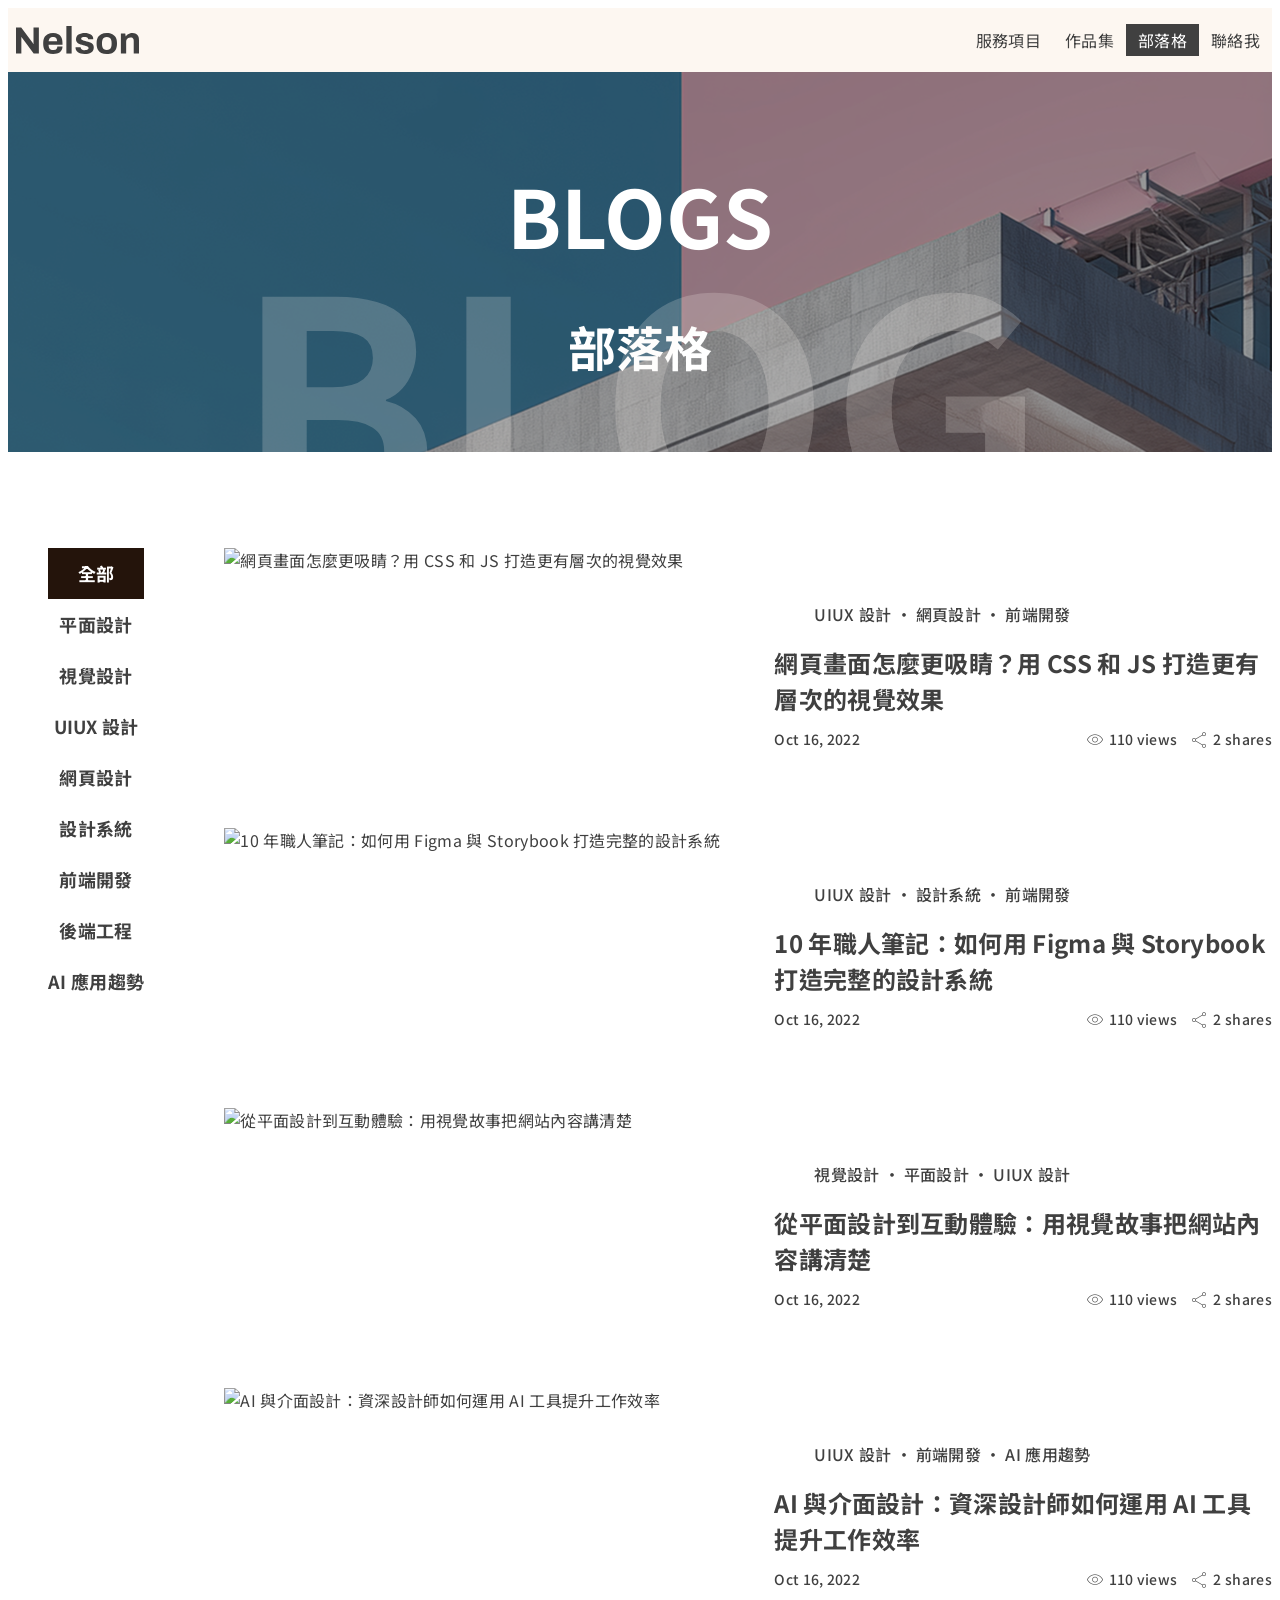
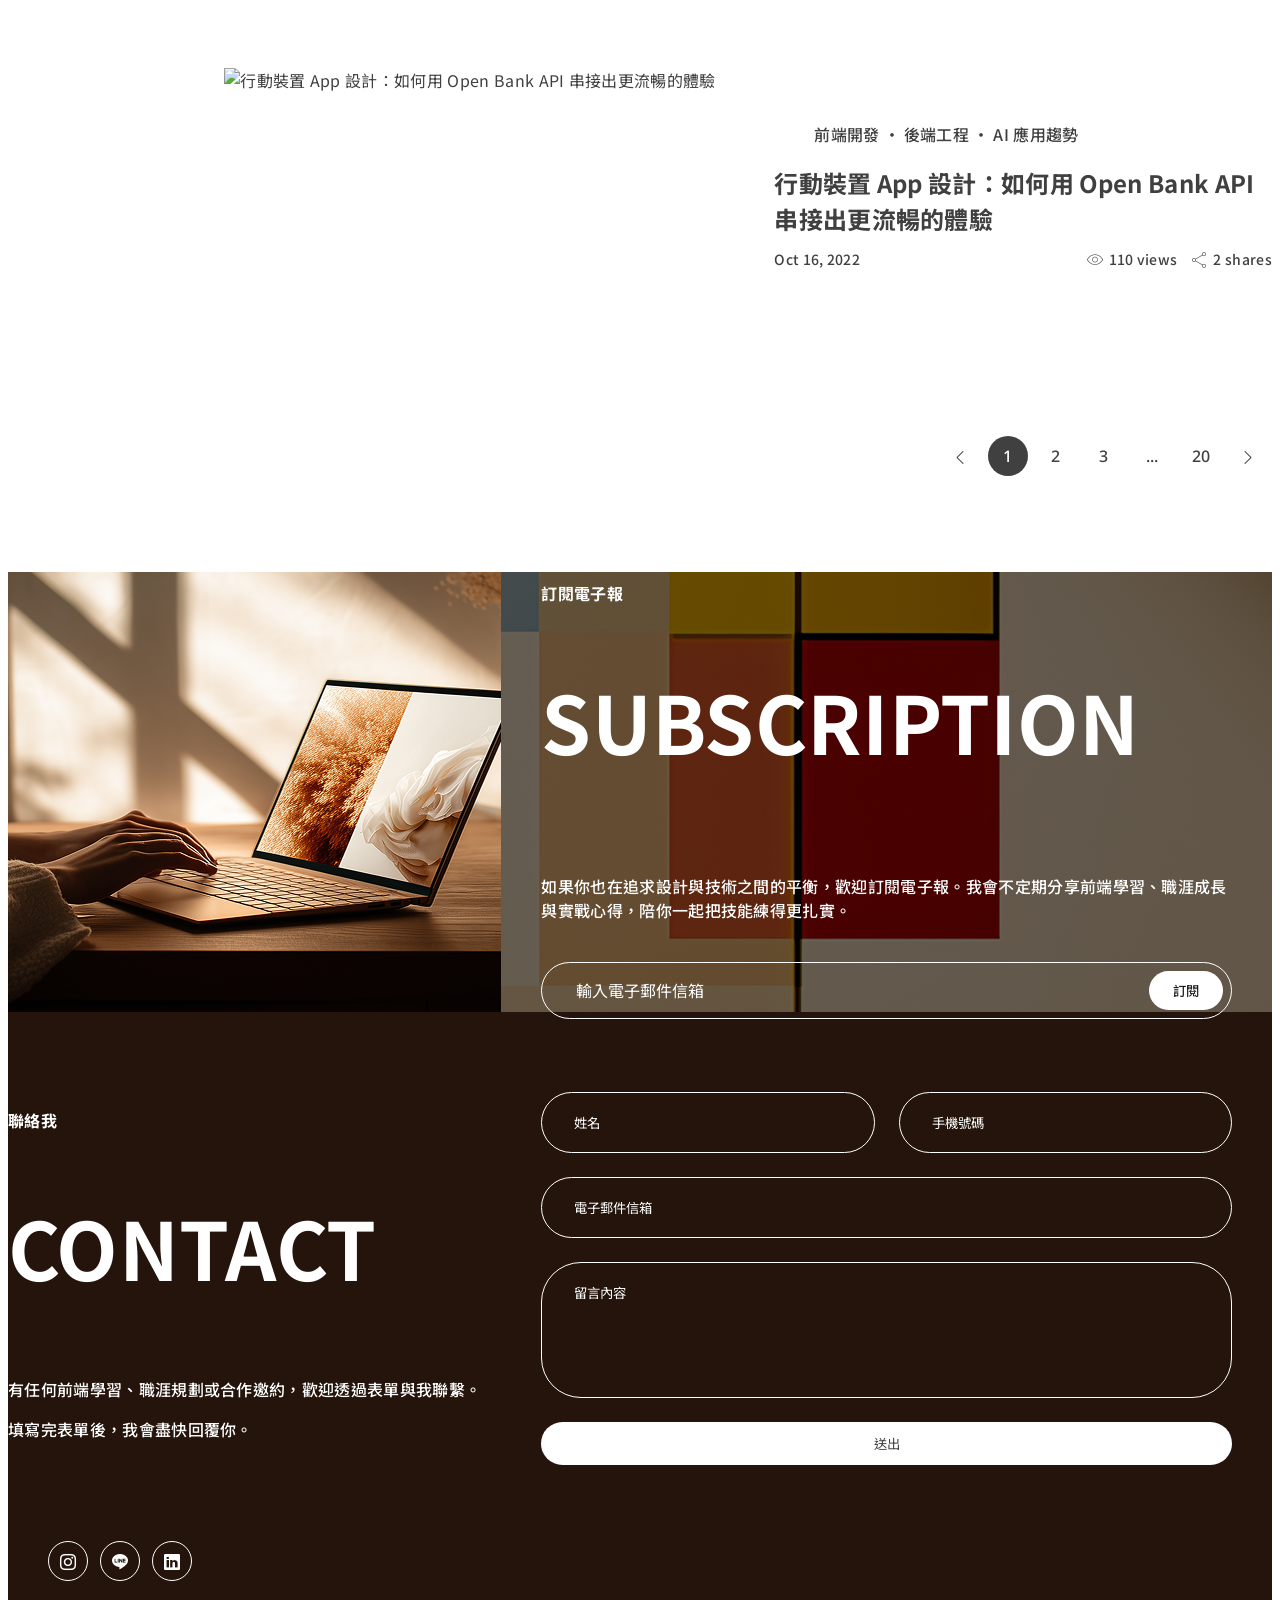
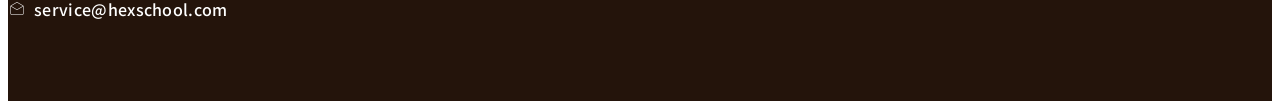
==== index.html @ 33e45586 "Rename blog.html to index.html" ====
<!DOCTYPE html>
<html lang="zh-Hant-TW">

<head>
  <meta charset="UTF-8">
  <meta name="viewport" content="width=device-width, initial-scale=1.0">
  <title>部落格</title>
  <link rel="stylesheet" href="https://cdn.jsdelivr.net/npm/reset-css@5.0.2/reset.min.css">
  <link rel="stylesheet" href="./css/style.css">
</head>

<body>
  <!--header -->
  <div class="header">
    <div class="container">
      <div class="brand">
        <a href="index.html"><img src="./img/device-pc.svg" alt="Nelson logo" class="logo"></a>
      </div>
      <input type="checkbox" id="menu-toggle" class="menu-toggle">
      <label for="menu-toggle" class="menu-toggle-btn" aria-label="Toggle menu">
        <span class="material-symbols-outlined">menu</span>
      </label>
      <nav class="menu-nav" aria-label="Main navigation">
        <ul class="menu">
          <li><a href="service.html">服務項目</a></li>
          <li><a href="project.html">作品集</a></li>
          <li><a href="#"class="active">部落格</a></li>
          <li><a href="#contactform">聯絡我</a></li>
        </ul>
      </nav>
    </div>
  </div>

  <!--   banner -->
  <div class="banner">
    <div class="slogan">
      <h2>BLOGS</h2>
      <p>部落格</p>
      <div class="bg">BLOG</div>
    </div>
  </div>

  <!-- container 左邊 -->
  <section class="container blog">
    <aside class="sidebar">
      <nav>
        <ul>
          <li><a href="#" class="active nav-item">全部</a></li>
          <li><a href="#" class="nav-item">平面設計</a></li>
          <li><a href="#" class="nav-item">視覺設計</a></li>
          <li><a href="#" class="nav-item">UIUX 設計</a></li>
          <li><a href="#" class="nav-item">網頁設計</a></li>
          <li><a href="#" class="nav-item">設計系統</a></li>
          <li><a href="#" class="nav-item">前端開發</a></li>
          <li><a href="#" class="nav-item">後端工程</a></li>
          <li><a href="#" class="nav-item">AI 應用趨勢</a></li>
        </ul>
      </nav>
    </aside>

    <main class="post">
      <ul class="blog-card-wrapper">
        <!-- article 1 -->
        <li>
          <article>
            <a href="#">
              <img
                src="https://github.com/hexschool/2022-web-layout-training/blob/main/2026-web-camp/blog_1.png?raw=true"
                alt="網頁畫面怎麼更吸睛？用 CSS 和 JS 打造更有層次的視覺效果" />
              <div>
                <ul class="blog-tags">
                  <li>UIUX 設計</li>
                  <li>網頁設計</li>
                  <li>前端開發</li>
                </ul>
                <h2>網頁畫面怎麼更吸睛？用 CSS 和 JS 打造更有層次的視覺效果</h2>
                <footer class="meta">
                  <time datetime="2022-10-16">Oct 16, 2022</time>
                  <div class="tail">
                    <span><span class="material-symbols-outlined">visibility</span>110 views</span>
                    <span><span class="material-symbols-outlined">share</span>2 shares</span>
                  </div>
                </footer>
              </div>
            </a>
          </article>
        </li>

        <!-- article 2 -->
        <li>
          <article>
            <a href="#">
              <img
                src="https://github.com/hexschool/2022-web-layout-training/blob/main/2026-web-camp/blog_2.png?raw=true"
                alt="10 年職人筆記：如何用 Figma 與 Storybook 打造完整的設計系統" />
              <div>
                <ul class="blog-tags">
                  <li>UIUX 設計</li>
                  <li>設計系統</li>
                  <li>前端開發</li>
                </ul>
                <h2>10 年職人筆記：如何用 Figma 與 Storybook 打造完整的設計系統</h2>
                <footer class="meta">
                  <time datetime="2022-10-16">Oct 16, 2022</time>
                  <div class="tail">
                    <span><span class="material-symbols-outlined">visibility</span>110 views</span>
                    <span><span class="material-symbols-outlined">share</span>2 shares</span>
                  </div>
                </footer>
              </div>
            </a>
          </article>
        </li>

        <!-- article 3 -->        
        <li>
          <article>
            <a href="#">
              <img
                src="https://github.com/hexschool/2022-web-layout-training/blob/main/2026-web-camp/blog_3.png?raw=true"
                alt="從平面設計到互動體驗：用視覺故事把網站內容講清楚" />
              <div>
                <ul class="blog-tags">
                  <li>視覺設計</li>
                  <li>平面設計</li>
                  <li>UIUX 設計</li>
                </ul>
                <h2>從平面設計到互動體驗：用視覺故事把網站內容講清楚</h2>
                <footer class="meta">
                  <time datetime="2022-10-16">Oct 16, 2022</time>
                  <div class="tail">
                    <span><span class="material-symbols-outlined">visibility</span>110 views</span>
                    <span><span class="material-symbols-outlined">share</span>2 shares</span>
                  </div>
                </footer>
              </div>
            </a>
          </article>
        </li>

        <!-- article 4 -->
        <li>
          <article>
            <a href="#">
              <img
                src="https://github.com/hexschool/2022-web-layout-training/blob/main/2026-web-camp/blog_4.png?raw=true"
                alt="AI 與介面設計：資深設計師如何運用 AI 工具提升工作效率" />
              <div>
                <ul class="blog-tags">
                  <li>UIUX 設計</li>
                  <li>前端開發</li>
                  <li>AI 應用趨勢</li>
                </ul>
                <h2>AI 與介面設計：資深設計師如何運用 AI 工具提升工作效率</h2>
                <footer class="meta">
                  <time datetime="2022-10-16">Oct 16, 2022</time>
                  <div class="tail">
                    <span><span class="material-symbols-outlined">visibility</span>110 views</span>
                    <span><span class="material-symbols-outlined">share</span>2 shares</span>
                  </div>
                </footer>
              </div>
            </a>
          </article>
        </li>
        
        <!-- article 5 -->
        <li>
          <article>
            <a href="#">
              <img
                src="https://github.com/hexschool/2022-web-layout-training/blob/main/2026-web-camp/blog_5.png?raw=true"
                alt="行動裝置 App 設計：如何用 Open Bank API 串接出更流暢的體驗" />
              <div>
                <ul class="blog-tags">
                  <li>前端開發</li>
                  <li>後端工程</li>
                  <li>AI 應用趨勢</li>
                </ul>
                <h2>行動裝置 App 設計：如何用 Open Bank API 串接出更流暢的體驗</h2>
                <footer class="meta">
                  <time datetime="2022-10-16">Oct 16, 2022</time>
                  <div class="tail">
                    <span><span class="material-symbols-outlined">visibility</span>110 views</span>
                    <span><span class="material-symbols-outlined">share</span>2 shares</span>
                  </div>
                </footer>
              </div>
            </a>
          </article>
        </li>
      </ul>
      <ul class="pagination">
        <li><a href="#"><i class="bi bi-chevron-left"></i></a></li>
        <li><a href="#" class="active">1</a></li>
        <li><a href="#">2</a></li>
        <li><a href="#">3</a></li>
        <li><a href="#">...</a></li>
        <li><a href="#">20</a></li>
        <li><a href="#"><i class="bi bi-chevron-right"></i></a></li>
      </ul>
    </main>
  </section>

  <!-- 中間subscription -->
  <section class="subscription">
    <div class="container">
      <div class="subscription-left">
        <div class="sub-img">
          <img src="./img/subscription.png" alt="">
        </div>
      </div>
      <div class="sub-form">
        <div class="sub-info">
          <div class="sub-title">
            <p>訂閱電子報</p>
            <h2>SUBSCRIPTION</h2>
          </div>
          <div class="sub-desc">
            <p>如果你也在追求設計與技術之間的平衡，歡迎訂閱電子報。我會不定期分享前端學習、職涯成長與實戰心得，陪你一起把技能練得更扎實。</p>
          </div>
        </div>
        <div class="sub-group">
          <input class="sub-input" type="email" placeholder="輸入電子郵件信箱" />
          <button class="sub-submit" type="submit">訂閱</button>
        </div>
      </div>
    </div>
  </section>

  <!-- 聯繫 -->
  <section class="contact-bg" id="contactform">
    <div class="container">
      <div class="contact">
        <div class="contact-info">
          <div class="contact-title">
            <p>聯絡我</p>
            <h2>CONTACT</h2>
          </div>
          <div class="contact-desc">
            <p>有任何前端學習、職涯規劃或合作邀約，歡迎透過表單與我聯繫。</p>
            <p>填寫完表單後，我會盡快回覆你。</p>
          </div>
          <div class="contact-social">
            <ul>
              <li><a href="#" target="_blank"><i class="bi bi-instagram"></i></a></li>
              <li><a href="#" target="_blank"><i class="bi bi-line"></i></a></li>
              <li><a href="#" target="_blank"><i class="bi bi-linkedin"></i></a></li>
            </ul>
            <a href="mailto:service@hexschool.com" class="contact-email"><span
                class="material-symbols-outlined icon">drafts</span>service@hexschool.com</a>
          </div>
        </div>

        <form class="contact-form">
          <div class="form-row">
            <input class="form-input" type="text" placeholder="姓名" />
            <input class="form-input" type="tel" placeholder="手機號碼" />
          </div>
          <input class="form-input" type="email" placeholder="電子郵件信箱" />
          <textarea class="form-textarea" placeholder="留言內容"></textarea>
          <button class="form-submit">送出</button>
        </form>
      </div>
    </div>
  </section>
</body>
</html>
---- css/style.css ----
@import url("https://fonts.googleapis.com/css2?family=Noto+Sans+TC:wght@100..900&display=swap");
@import url('https://fonts.googleapis.com/css2?family=Noto+Sans:ital,wght@0,100..900;1,100..900&display=swap');
@import url("https://fonts.googleapis.com/css2?family=Material+Symbols+Outlined:opsz,wght,FILL,GRAD@24,200,0,0");
@import url("https://cdn.jsdelivr.net/npm/bootstrap-icons@1.13.1/font/bootstrap-icons.min.css");


 /* 顏色規範 */ 

:root {
  --primary-50: #FDF7F1;
  --primary-100: #FDE6CF;
  --primary-500: #F5B87B;
  --primary-900: #24140B;

  --neutral-0: #ffffff;
  --neutral-500: #737373;
  --neutral-700: #404040;
  --neutral-900: #1E1E1E;

  --dark-40a: rgba(0, 0, 0, 0.4);
  --dark-60a: rgba(0, 0, 0, 0.6);
}

/* RWD */

@mixin lg {
  @media (max-width: 1024px) {
    @content;
  }
}

@mixin md {
  @media (max-width: 768px) {
    @content;
  }
}

@mixin sm {
  @media (max-width: 576px) {
    @content;
  }
}

/* 
   Reset and Base Styles
*/
html {
  scroll-behavior: smooth;
}

/* borderbox for all */
*,
*::before,
*::after {
  box-sizing: border-box;
  font-family: "Noto Sans TC", sans-serif;
  text-decoration: none;
  -webkit-font-smoothing: antialiased;
  -moz-osx-font-smoothing: grayscale;
}

body {
   color: var(--neutral-700);
  line-height: 1.5;
}

img,
svg {
  max-width: 100%;
}

/* 圖片鑲嵌 */
img{
  vertical-align: middle;
  max-width: 100%;
  height: auto;
  border: 0;
 }

ul,
li {
  list-style: none;
}

a {
  display: inline-block;
  text-decoration: none;
  color: inherit;
}

a:focus,
a:hover {
  text-decoration: none;
}

.clear {
  clear: both;
}

/* icon圖型設定 */
.material-symbols-outlined {
  font-family: "Material Symbols Outlined";
  font-weight: 200;
  font-style: normal;
  font-size: 20px;
  line-height: 1;
  letter-spacing: normal;
  text-transform: none;
  display: inline-block;
  white-space: nowrap;
  word-wrap: normal;
  direction: ltr;
  -webkit-font-smoothing: antialiased;
  font-variation-settings: "FILL" 0, "wght" 100, "GRAD" 0, "opsz" 24;
}

/* 導覽列 */
.header {
  display: flex;
  align-items: center;
  justify-content: space-between;
  background-color: var(--primary-50);
  padding: 0;
  position: sticky;
  top: 0;
  z-index: 10;
}

.header .container {
  display: flex;
  align-items: center;
  justify-content: space-between;
  flex-direction: row;
}

.header a {
  display: block;
}

.brand {
  display: flex;
  align-items: center;
}

.logo {
  padding: 12px 0;
  width: 140px;
     @media (max-width: 576px) {
     padding: 14px 12px;
       width: 112px;
  }
}

.menu-toggle {
  display: none;
}

.menu-toggle-btn {
  display: none;
  align-items: center;
  justify-content: center;
  padding: 12px;
  margin-left: auto;
  cursor: pointer;
}

.menu-nav {
  display: block;
}

.menu {
  display: flex;
  align-items: center;
}

.menu li {
  width: auto;
  text-align: center;
  gap: 24px;
}

.menu li a {
  display: block;
  color: var(--neutral-700);
  text-decoration: none;
  padding: 4px 12px 4px 12px;
  white-space: nowrap;
}

.menu li a:hover {
  color: var(--neutral-0);
  background:var(--neutral-700);
}

.menu li .active {
   color: var(--neutral-0);
  background:var(--neutral-700);
}

/* banner pic */
.banner {
  background-image: url(../img/blog_banner.png);
  background-size: cover;
  background-position: center;
  background-repeat: no-repeat;
  height: 380px;
  width: 100%;
  margin-bottom: 80px;
  display: flex;
  justify-content: center;
  align-items: center;
  
   @media (max-width: 576px) {
      background-image: url(../img/mobile/blog_banner.png);
      height:380px;
      margin-bottom: 40px;
    }
}

.slogan {
  background: var(--dark-40a);
  color: #ffffff;
  width: 100%;
  height: 100%;
  display: flex;
  flex-direction: column;
  align-items: center;
  justify-content: center;
  font-family: "Noto Sans", sans-serif;
  font-weight: 700;
  position: relative;
  overflow: hidden;
  line-height: 1.2;
}

.slogan h2 {
  font-size: 80px;
  margin-bottom: 8px;

    @media (max-width: 576px) {
    font-size: 40px;
  }
}

.slogan p {
  font-size: 48px;

  @media (max-width: 576px) {
    font-size: 40px;
  }
}

.slogan .bg {
  color: var(--primary-50);
  font-size: 300px;
  line-height: 1.2;
  position: absolute;
  bottom: -116px;
  opacity: 0.2;
  
  @media (max-width: 576px) {
    font-size: 160px;
    bottom: -50px;
  }
}

/* blog內部的位置設定 */

.container {
  display: flex;
  max-width: 1296px;
  margin: 0 auto;
  padding: 0;
  letter-spacing: 0.02rem;
  width: 100%;
  justify-content: space-between;
    @media (max-width: 768px) {
     max-width: 100%;
  }
}

.sidebar {
  nav {
    .nav-item {
      color: var(--neutral-700);
      display: block;
      font-size: 18px;
      font-weight: 700;
      text-align: center;
      white-space: nowrap;
      padding: 12px 0;
      transition: all 0.3s ease;

      &:hover {
        background-color: #24140b;
        color: #ffffff;
      }
    }

    .active {
      background-color: #24140b;
      color: #ffffff;
    }
  }
}

.blog {
  margin-bottom: 80px;
  gap: 40px;
}

.post {
  flex: 1;
  min-width: 0;
  display: flex;
  flex-direction: column;
  align-items: flex-end;
  gap: 80px;

  .blog-card-wrapper {
    display: flex;
    flex-direction: column;
    gap: 24px;

    a {
       color: var(--neutral-700);
      display: flex;
      align-items: center;
      gap: 24px;

      img {
        display: block;
        width: 100%;
        max-width: 526px;
        height: 256px;
        object-fit: cover;
      }

      .blog-tags {
        display: flex;
        flex-wrap: wrap;
        align-items: center;
        font-weight: 500;
        margin-bottom: 12px;

        li:not(:last-child)::after {
          content: "·";
          margin: 0 4px;
        }
      }

      h2 {
        font-size: 24px;
        font-weight: 700;
        margin-bottom: 12px;
      }

      .meta {
        display: flex;
        flex-wrap: wrap;
        justify-content: space-between;
        align-items: center;
        font-size: 14px;
        font-weight: 500;

        .tail {
          display: flex;
          gap: 12px;

          span {
            display: flex;
            align-items: center;
            gap: 4px;
          }
        }
      }
    }
  }
}

@media (max-width: 768px) {
  .post {
    align-items: center;
  }
}

.pagination {
  display: flex;
  justify-content: center;
  list-style: none; 
  padding: 0px;
  @media (max-width: 768px) {
    flex-wrap: wrap;
  }
}

.pagination li a {
  display: block; 
  padding: 8px 12px;
  text-decoration: none;
  font-weight: 500;
  font-family: "Noto Sans", sans-serif;
  color:  var(--neutral-700);
  margin: 0 4px;
  width: 40px;
  height: 40px;
  aspect-ratio: 1 / 1;
  border-radius: 50%;
  text-align: center;
  &:hover {
    border: 1px solid  var(--neutral-700);
  }
}

.pagination li a.active {
  color:  var(--neutral-0);
  background: var(--neutral-700);
}


@media (max-width: 1024px) {
  .container {
    gap: 24px;
  }

  .blog {
    .blog-card-wrapper {
      a {
        flex-direction: column;
        gap: 8px;

        img {
          max-width: none;
          height: 200px;
        }

        .blog-tags {
          font-size: 14px;
          margin-bottom: 8px;

          li:not(:last-child)::after {
            margin: 0 2px;
          }
        }

        h2 {
          font-size: 20px;
          margin-bottom: 8px;
        }

        .meta {
          font-size: 13px;

          div {
            gap: 8px;
          }
        }
      }
    }
  }
}

@media (max-width: 768px) {
  .container {
    flex-direction: column;
    padding: 0px 12px;
  }

  .header {
    position: sticky;
  }

  .sidebar {
    width: 100%;

    ul {
      display: flex;
      overflow-x: auto;
      scrollbar-width: none;
      -ms-overflow-style: none;
      -webkit-overflow-scrolling: touch;
      touch-action: pan-x;

      .nav-item {
        font-size: 16px;
        padding: 8px 12px;
      }
    }

    ul::-webkit-scrollbar {
      display: none;
    }
  }

  .header .container {
    position: relative;
    flex-direction: row;
    align-items: center;
    padding: 0 12px;
  }

  .menu-toggle-btn {
    display: flex;
    order: 3;
  }

  .menu-nav {
    position: absolute;
    top: 100%;
    left: 0;
    right: 0;
    z-index: 20;
    background: var(--primary-50);
    max-height: 0;
    overflow: hidden;
    opacity: 0;
    pointer-events: none;
    transition: max-height 0.3s ease, opacity 0.2s ease;
  }

  .menu-toggle:checked ~ .menu-nav {
    max-height: 320px;
    opacity: 1;
    pointer-events: auto;
  }

  .menu {
    flex-direction: column;
    align-items: stretch;
  }

  .menu li {
    width: 100%;
  }

  .menu li a {
    padding: 16px 12px;
    text-align: center;
  }
}

/* 訂閱電子報設定 */
.subscription {
  background:
    linear-gradient(var(--dark-60a), var(--dark-60a)),
    url(../img/subscription_bg.png) center / cover no-repeat;
  height: 440px;
  width: 100%;
  display: flex;
  justify-content: center;
  align-items: stretch;
    @media (max-width: 768px) {
     height: auto;
  }
    @media (max-width: 576px) {
      height: 629px;
  }
}

.subscription > .container {
  height: 100%;
  align-items: stretch;
  @media (max-width: 576px) {
    flex-direction: column;
  }

}

.subscription-left {
  flex: 5;
  height: 100%;
  overflow: hidden;
  @media (max-width: 576px) {
    padding: 0;
    flex: 1;
  }
}

.sub-img {
  width: 100%;
  height: 100%;
}

.sub-img img {
  width: 100%;
  height: 100%;
  object-fit: cover;
  display: block;
}

.sub-form {
  display: flex;
  flex-direction: column;
  justify-content: center;
  align-items: stretch;
  gap: 24px;
  padding: 0 40px;
  flex: 7;
   @media (max-width: 768px) {
    padding: 0 0 40px 0;
    flex: 1;
  }
}

.sub-info {
  display: flex;
  flex-direction: column;
  gap: 24px;
  width: 100%;
  @media (max-width: 576px) {
       gap: 12px;
  }
}

.sub-title {
  color: var(--neutral-0);
  font-family: "Noto Sans", sans-serif;
  font-weight: 700;
}

.sub-title h2 {
  font-size: 80px;
  line-height: 1.2;
  @media (max-width: 768px) {
    font-size: 60px;
  }
  @media (max-width: 576px) {
    font-size: 40px;
  }
}

.sub-desc {
  color: var(--neutral-0);
  font-family: "Noto Sans", sans-serif;
  font-weight: 500;  
  @media (max-width: 576px) {
    font-size: 14px;
  }

}

.sub-group {
  display: flex;
  align-items: center;
  border: 1px solid var(--neutral-0);
  border-radius: 999px;          
  padding: 8px 8px 8px 32px;
  background: transparent;
  width: 100%;
    @media (max-width: 576px) {
      padding: 8px 8px 8px 20px;
  }
}

.sub-input {
  flex: 1;
  border: none;
  outline: none;
  background: transparent;
  color: var(--neutral-0);
  font-size: 16px;
  width: 100%;
  @media (max-width: 576px) {
      font-size: 14px;
      overflow-wrap: anywhere;
  }
}

.sub-input::placeholder {
  color: var(--neutral-0);
  opacity: 1;
}

.sub-submit {
  border: none;
  border-radius: 999px;
  padding: 10px 24px;
  background: var(--neutral-0);
  color: var(--neutral-900);
  font-weight: 500;
  cursor: pointer;
  white-space: nowrap;
  @media (max-width: 576px) {
      font-size: 14px;
  }
}

.sub-submit:hover {
  opacity: 0.85;
}

/* contact */
.contact-bg {
  background-color:var(--primary-900);
}

.contact {
  display: flex;
  justify-content: space-between;
  padding: 80px 0;
  flex-wrap: wrap;
  width: 100%;
    @media (max-width: 576px) {
    flex-direction: column;
  }
}

.contact-info {
  display: flex;
  justify-content: flex-start;
  flex-direction: column;
  flex: 5;
  @media (max-width: 576px) {
    padding: 0;
  }
}

.contact-title {
  color: var(--neutral-0);
  font-family: "Noto Sans", sans-serif;
  font-weight: 700;
}

.contact-title h2 {
  font-size: 80px;
  line-height: 1.2;
  @media (max-width: 768px) {
    font-size: 60px;
  }
    @media (max-width: 576px) {
    font-size: 40px;
  }
}

.contact-desc {
  color: var(--neutral-0);
  font-family: "Noto Sans", sans-serif;
  font-weight: 500;  
}

.contact-social {
  color: var(--neutral-0);
  font-family: "Noto Sans", sans-serif;
  font-weight: 500;  
  padding-top: 68px;
  display: flex;
  flex-direction: column;
}

.contact-social ul{
  display: flex;
  gap: 12px;
  flex-wrap: wrap;
}

.contact-social ul li{
  width: 40px;
  height: 40px;
  padding: 0;
  display: flex;
  align-items: center;
  justify-content: center;
  border: 1px solid var(--neutral-0);
  aspect-ratio: 1 / 1;
  border-radius: 50%;
    &:hover {
      color: var(--primary-500);
      border: 1px solid var(--primary-500);
      cursor: pointer;
    }
}

.bi {
  font-size: 16px;
}

.contact-email {
  display: flex;
  align-items: center;
  max-width: 100%;
  min-width: 0;
  flex-wrap: wrap;
  overflow-wrap: anywhere;
  word-break: break-word;
   .icon {
    font-size: 18px;
    margin-right: 8px;
    flex-shrink: 0;
  }
    &:hover {
    color: var(--primary-500);
    cursor: pointer;
  }
}

.contact-form {
  display: flex;
  flex-direction: column;
  gap: 24px;
  padding: 0 40px;
  flex: 7;
  @media (max-width: 576px) {
    padding: 0;
  }
}

.form-row {
  display: flex;
  gap: 24px;
  @media (max-width: 576px) {
   flex-direction: column;
  }
}

.form-input {
  width: 100%;
  color: var(--neutral-0);
  background: transparent;
  border: 1px solid var(--neutral-0);
  border-radius: 40px;
  outline: none;
  padding: 20px 32px;
  @media (max-width: 576px) {
      padding: 16px 20px;
  }
}

.form-input::placeholder {
  color: var(--neutral-0);
}

.form-textarea {
  color: var(--neutral-0);
  background: transparent;
  width: 100%;
  height: 136px;
  border: 1px solid var(--neutral-0);
  border-radius: 40px;
  outline: none;
  resize: none;
  padding: 20px 32px;
    @media (max-width: 576px) {
      padding: 16px 20px;
  }
}

.form-textarea::placeholder {
  color: var(--neutral-0);
}

.form-submit {
  color: var(--neutral-700);
  background: var(--neutral-0);
  width: 100%; 
  border: none;
  border-radius: 40px;
  cursor: pointer;
  padding: 12px 0;
}

.form-submit:hover {
  background: #ddd0be;
}

@media (max-width: 768px) {
  .contact {
    flex-direction: column;
    padding: 40px 0;
  }

  .contact-info {
    display: contents;
    padding-bottom: 24px;
  }

  .contact-title {
    order: 1;
    margin-bottom: 12px;
  }

  .contact-desc {
    font-size: 14px;
    order: 2;
  }

  .contact-form {
    order: 3;
    width: 100%;
    padding: 0;
    margin-top: 24px;
    gap: 12px;
    border-radius: 32px;
  }

  .contact-social {
    order: 4;
    margin-top: 24px;
    padding: 0;
    width: 100%;
    gap: 12px;
  }
}

@media (max-width: 375px) {
  .sub-title h2 {
    font-size: 32px;
    line-height: 1.15;
    max-width: 100%;
    word-break: break-word;
    overflow-wrap: anywhere;
  }

  .sub-title,
  .sub-desc,
  .sub-group {
    width: 100%;
    @media (max-width: 331px) {
      display: flex;
      gap: 12px;
      flex-wrap: wrap;
    }
  }
  .contact-title h2 {
    font-size: 32px;
    line-height: 1.15;
    word-break: break-word;
    overflow-wrap: anywhere;
  }
}

@media (max-width: 768px) {
  .subscription-left,
  .sub-img,
  .sub-img img {
    width: 100%;
  }

  .subscription-left {
    width: calc(100% + 24px);
    margin-left: -12px;
    margin-right: -12px;
  }

  .sub-img img {
    display: block;
    height: auto;
  }
}
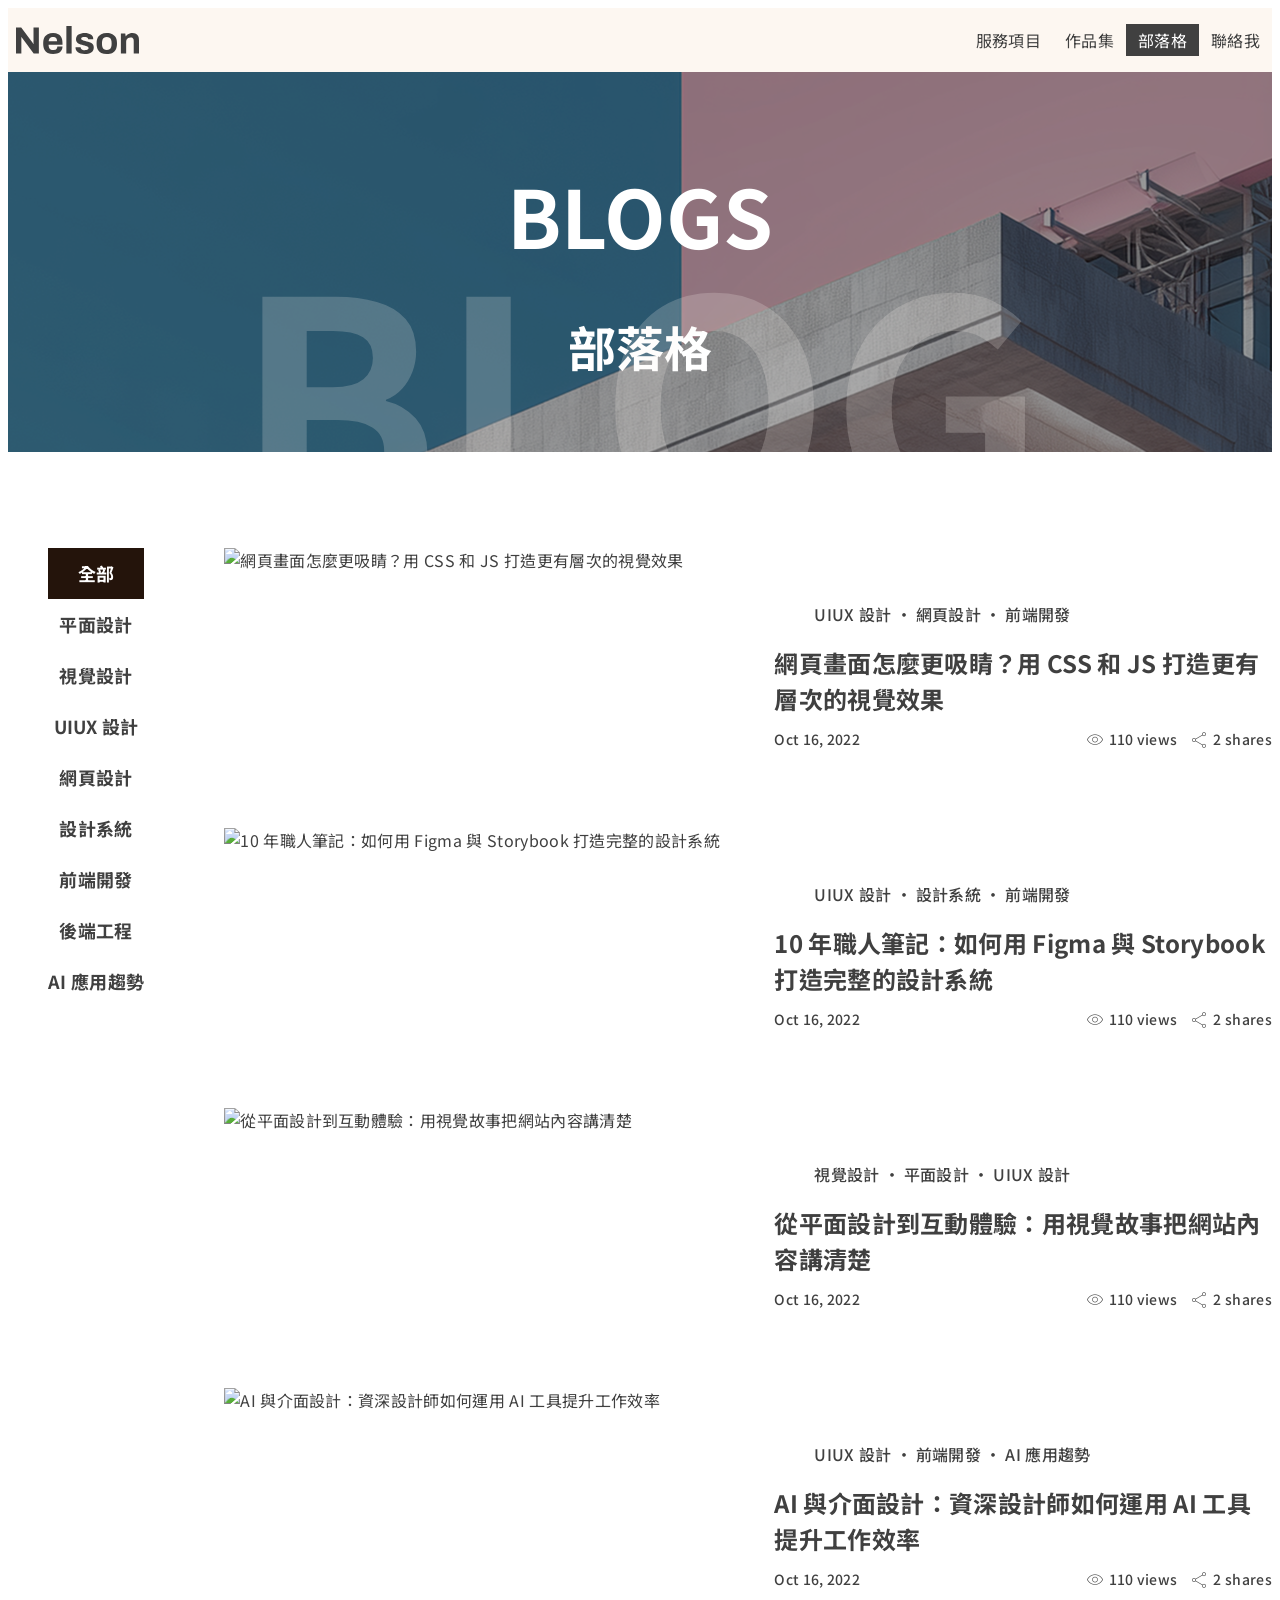
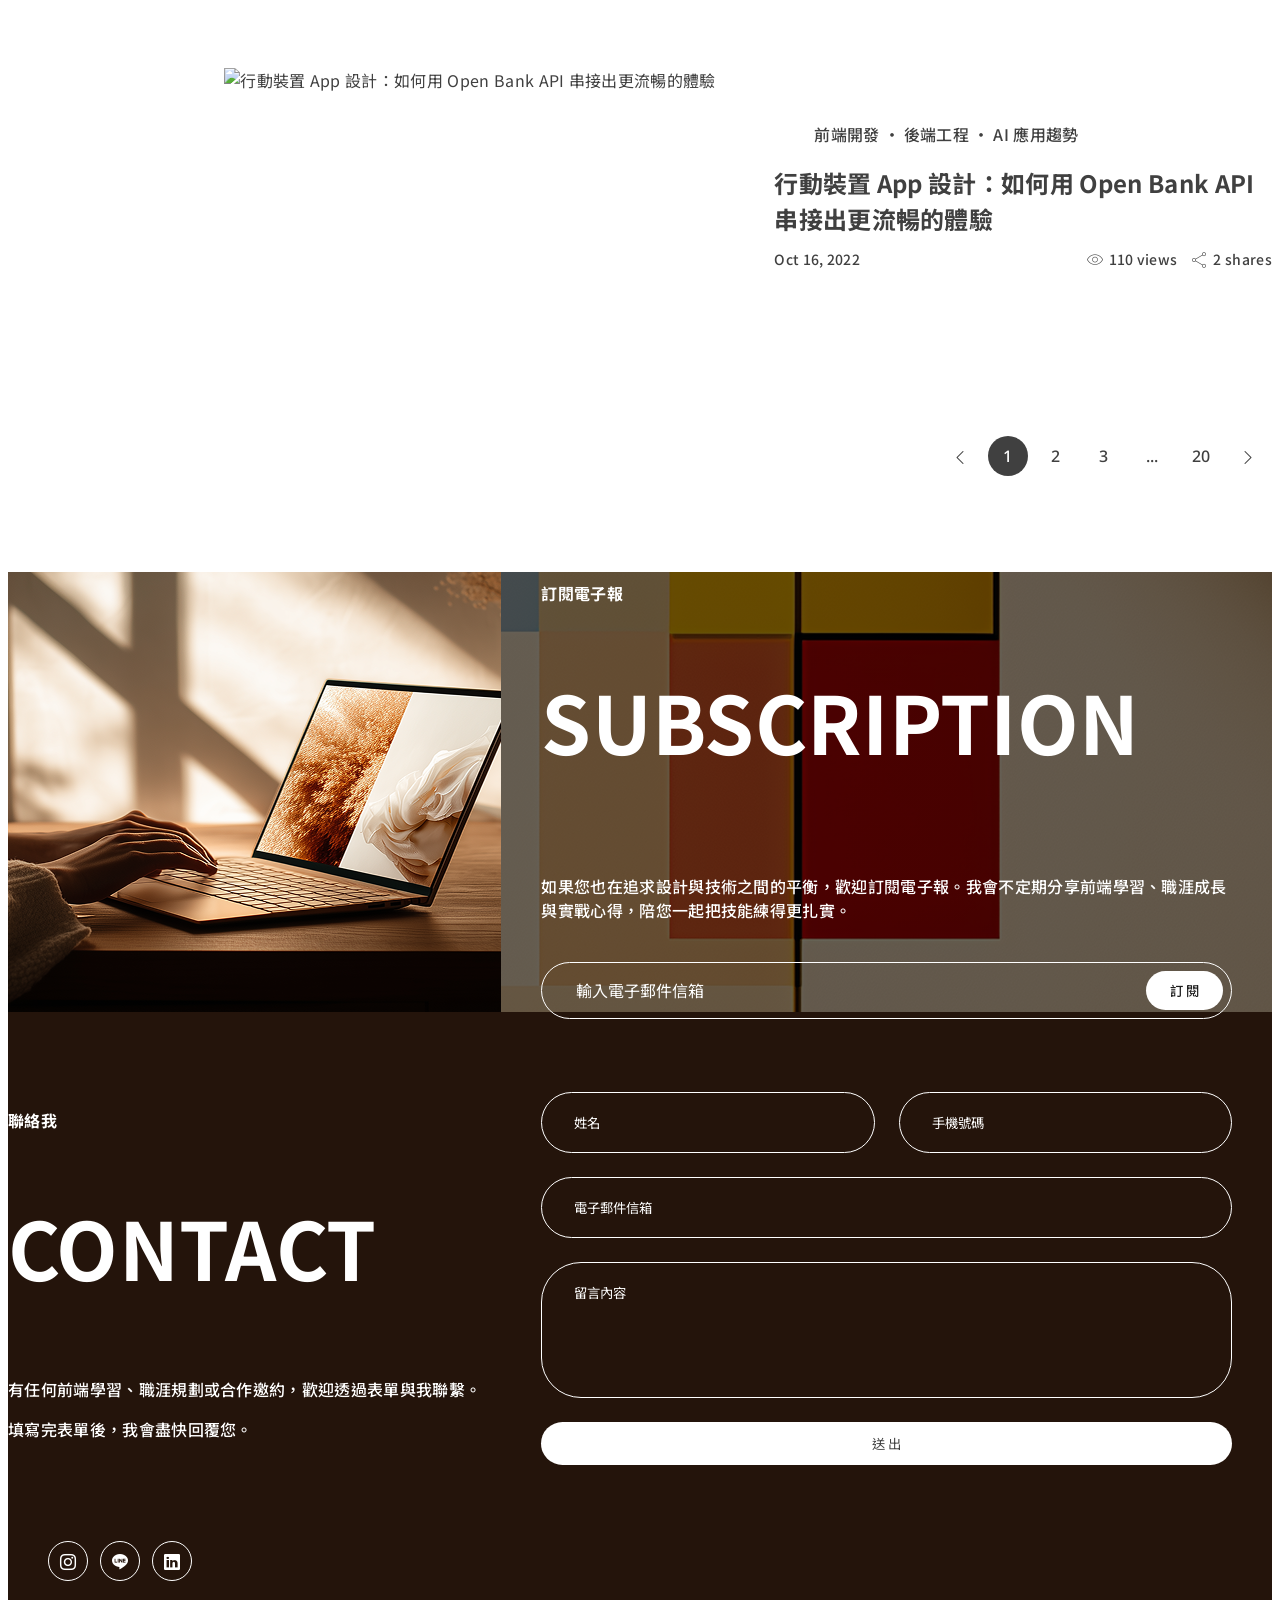
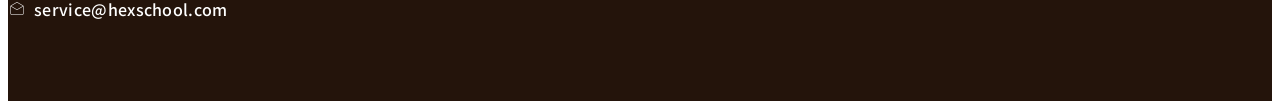
==== commit b0e02cf9: "adjust some typo" ====
--- a/index.html
+++ b/index.html
@@ -73,6 +73,7 @@
                   <li>網頁設計</li>
                   <li>前端開發</li>
                 </ul>
+                
                 <h2>網頁畫面怎麼更吸睛？用 CSS 和 JS 打造更有層次的視覺效果</h2>
                 <footer class="meta">
                   <time datetime="2022-10-16">Oct 16, 2022</time>
@@ -99,6 +100,7 @@
                   <li>設計系統</li>
                   <li>前端開發</li>
                 </ul>
+                
                 <h2>10 年職人筆記：如何用 Figma 與 Storybook 打造完整的設計系統</h2>
                 <footer class="meta">
                   <time datetime="2022-10-16">Oct 16, 2022</time>
@@ -217,12 +219,12 @@
             <h2>SUBSCRIPTION</h2>
           </div>
           <div class="sub-desc">
-            <p>如果你也在追求設計與技術之間的平衡，歡迎訂閱電子報。我會不定期分享前端學習、職涯成長與實戰心得，陪你一起把技能練得更扎實。</p>
+            <p>如果您也在追求設計與技術之間的平衡，歡迎訂閱電子報。我會不定期分享前端學習、職涯成長與實戰心得，陪您一起把技能練得更扎實。</p>
           </div>
         </div>
         <div class="sub-group">
           <input class="sub-input" type="email" placeholder="輸入電子郵件信箱" />
-          <button class="sub-submit" type="submit">訂閱</button>
+          <button class="sub-submit" type="submit">訂 閱</button>
         </div>
       </div>
     </div>
@@ -239,7 +241,7 @@
           </div>
           <div class="contact-desc">
             <p>有任何前端學習、職涯規劃或合作邀約，歡迎透過表單與我聯繫。</p>
-            <p>填寫完表單後，我會盡快回覆你。</p>
+            <p>填寫完表單後，我會盡快回覆您。</p>
           </div>
           <div class="contact-social">
             <ul>
@@ -259,7 +261,7 @@
           </div>
           <input class="form-input" type="email" placeholder="電子郵件信箱" />
           <textarea class="form-textarea" placeholder="留言內容"></textarea>
-          <button class="form-submit">送出</button>
+          <button class="form-submit">送 出</button>
         </form>
       </div>
     </div>
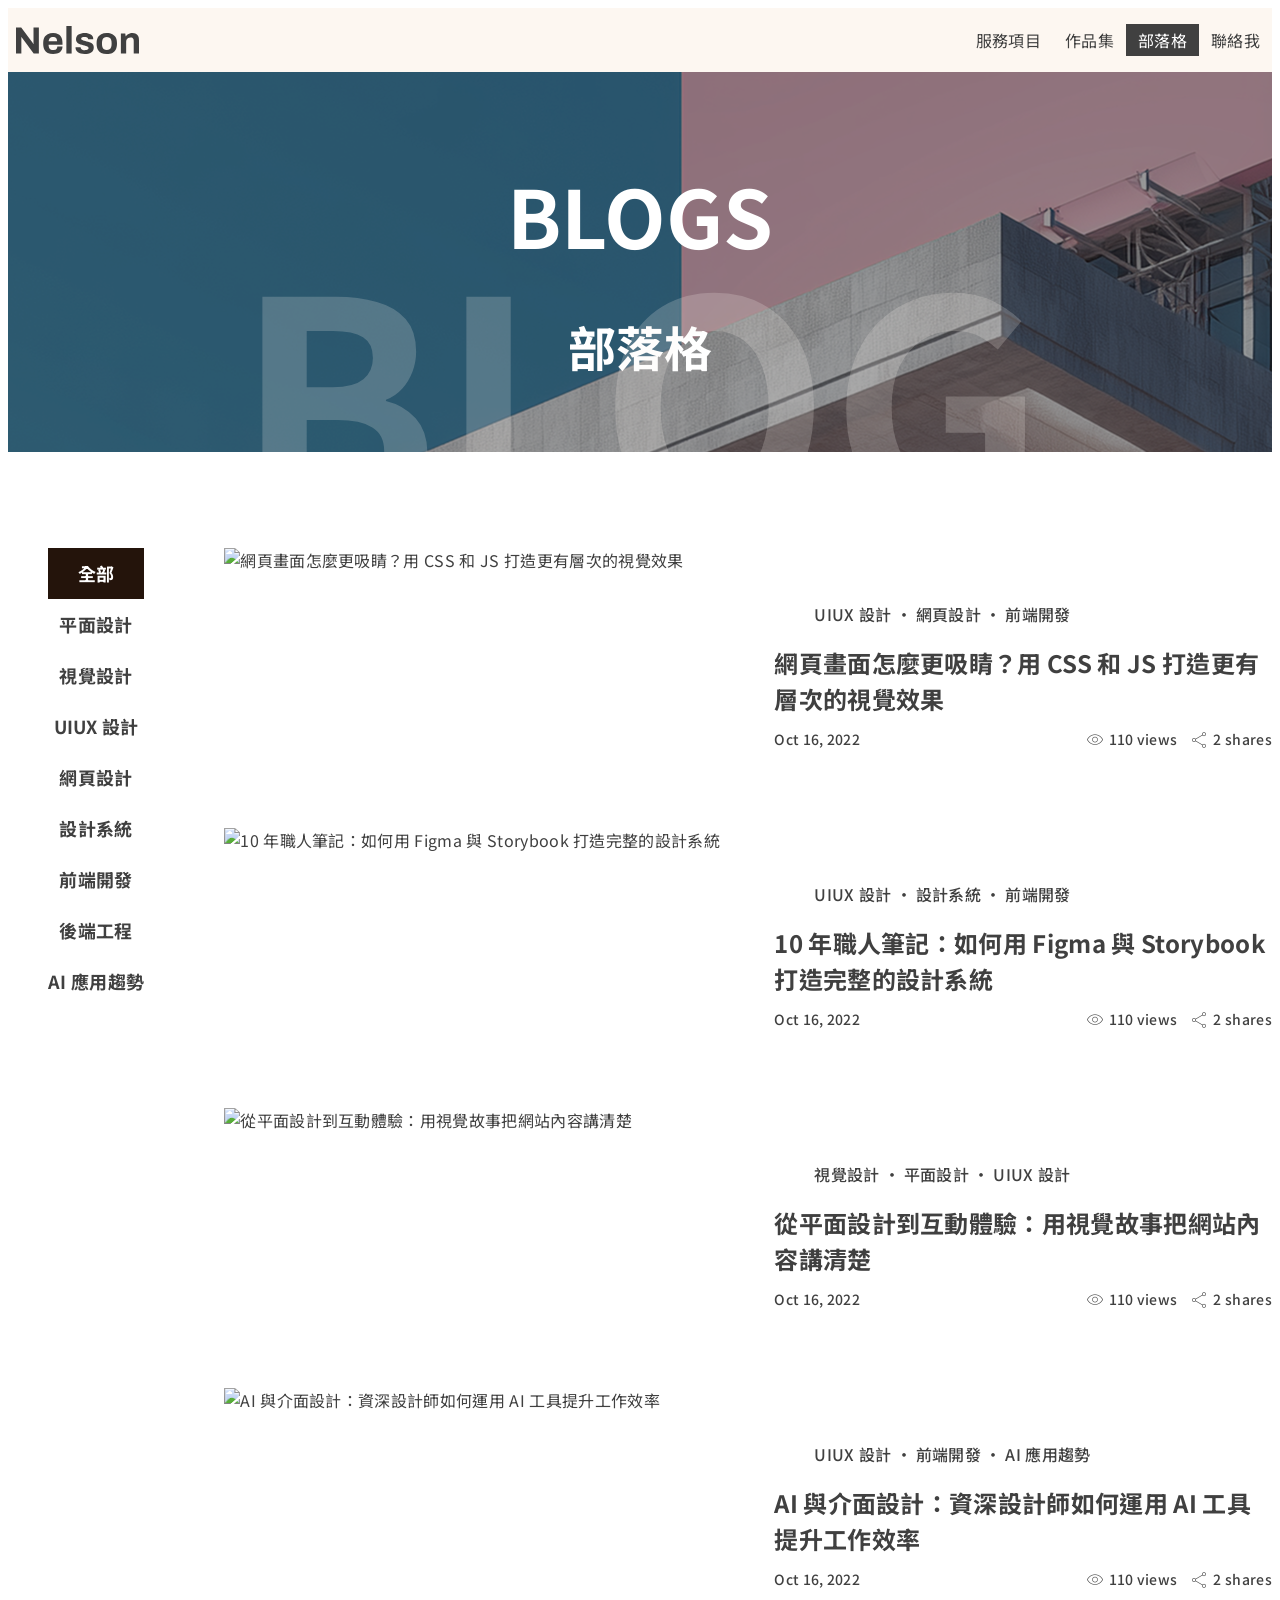
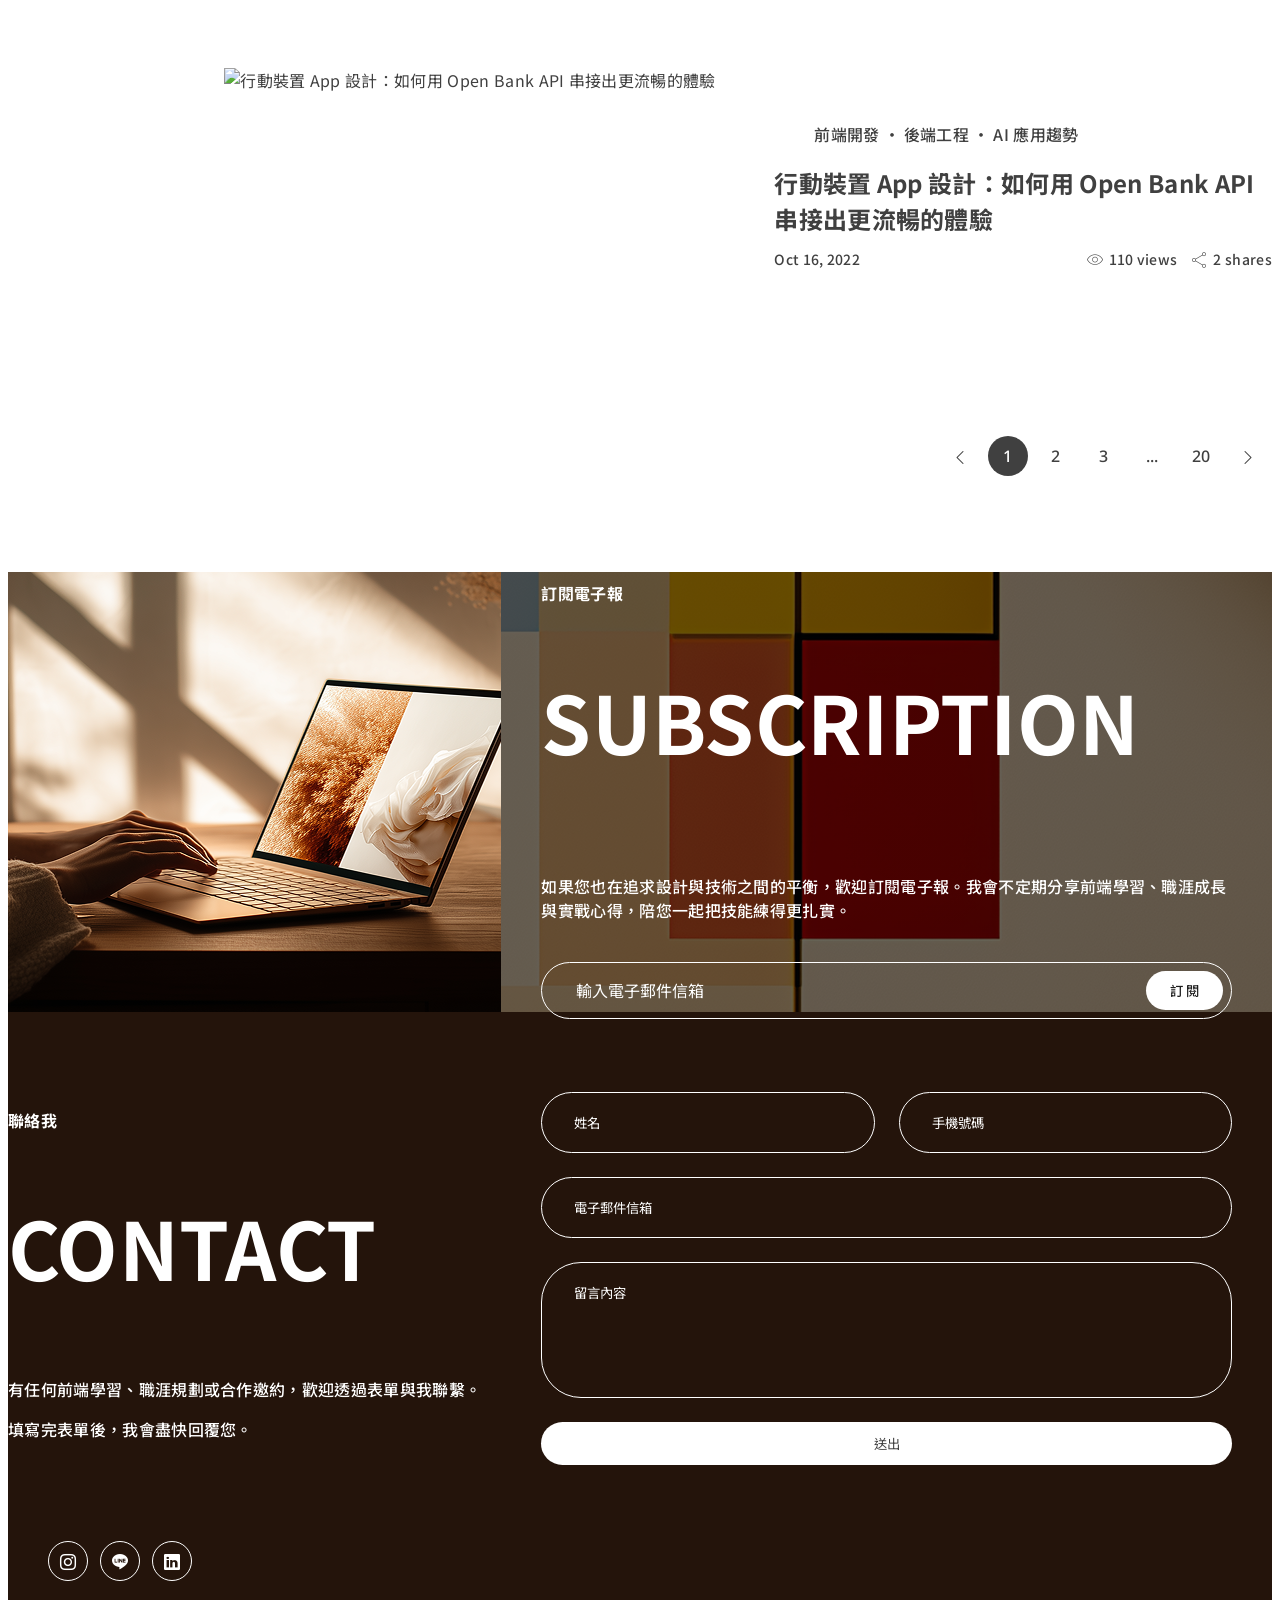
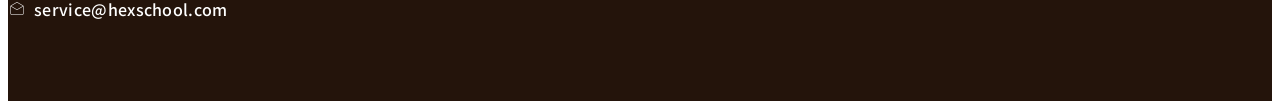
==== commit 8d790f48: "adjust send-out text" ====
--- a/index.html
+++ b/index.html
@@ -249,7 +249,7 @@
               <li><a href="#" target="_blank"><i class="bi bi-line"></i></a></li>
               <li><a href="#" target="_blank"><i class="bi bi-linkedin"></i></a></li>
             </ul>
-            <a href="mailto:service@hexschool.com" class="contact-email"><span
+            <a href="mailto:service@hexschool.com " class="contact-email"><span
                 class="material-symbols-outlined icon">drafts</span>service@hexschool.com</a>
           </div>
         </div>
@@ -261,7 +261,7 @@
           </div>
           <input class="form-input" type="email" placeholder="電子郵件信箱" />
           <textarea class="form-textarea" placeholder="留言內容"></textarea>
-          <button class="form-submit">送 出</button>
+          <button class="form-submit">送出</button>
         </form>
       </div>
     </div>
